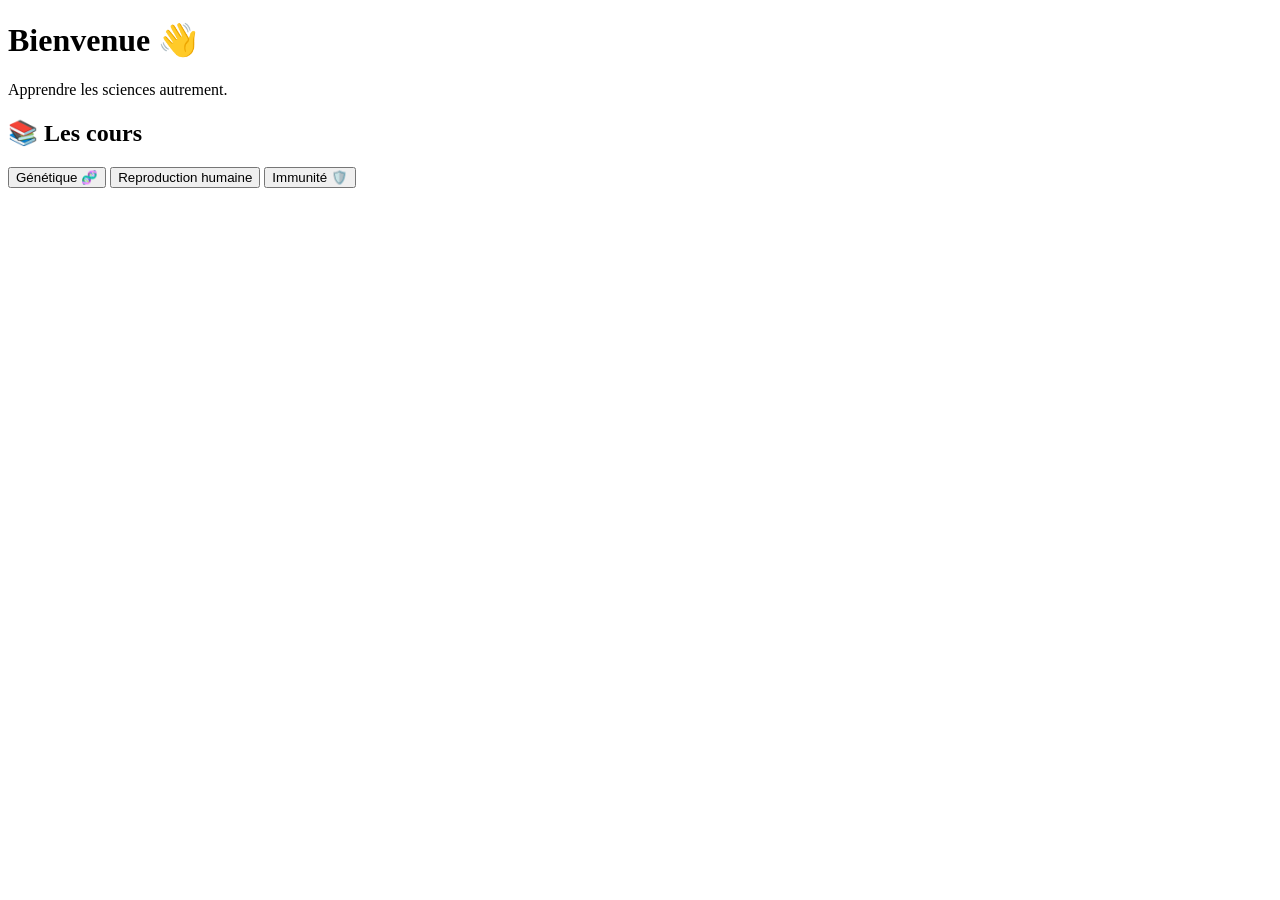
==== index.html @ 83c6724b "Add initial HTML structure for educational site" ====
<!DOCTYPE html>
<html lang="fr">
<head>
    <meta charset="UTF-8">
    <meta name="viewport" content="width=device-width, initial-scale=1.0">
    <title>Mon site éducatif</title>
</head>

<body>

    <h1>Bienvenue 👋</h1>
    <p>Apprendre les sciences autrement.</p>

    <h2>📚 Les cours</h2>

    <button>Génétique 🧬</button>
    <button>Reproduction humaine</button>
    <button>Immunité 🛡️</button>

</body>
</html>
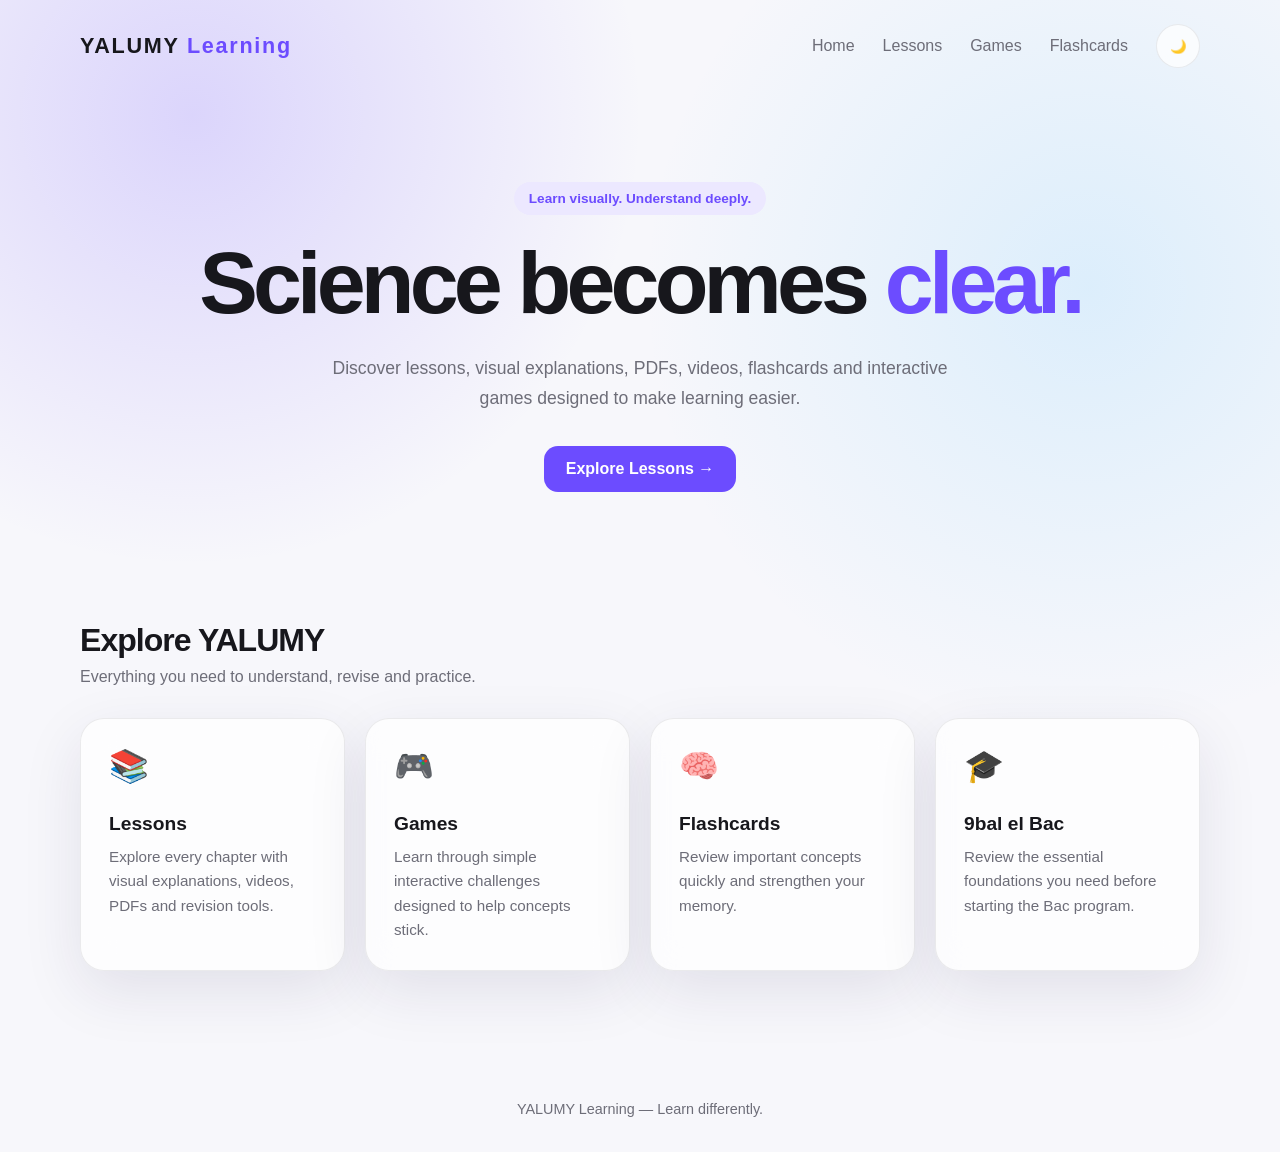
==== commit ae73025c: "Update index.html for language and content changes" ====
--- a/index.html
+++ b/index.html
@@ -1,21 +1,172 @@
 <!DOCTYPE html>
-<html lang="fr">
+<html lang="en">
 <head>
-    <meta charset="UTF-8">
-    <meta name="viewport" content="width=device-width, initial-scale=1.0">
-    <title>Mon site éducatif</title>
+  <meta charset="UTF-8">
+  <meta name="viewport" content="width=device-width, initial-scale=1.0">
+
+  <title>YALUMY Learning</title>
+
+  <link rel="stylesheet" href="style.css">
 </head>
 
 <body>
 
-    <h1>Bienvenue 👋</h1>
-    <p>Apprendre les sciences autrement.</p>
+  <div class="container">
 
-    <h2>📚 Les cours</h2>
+    <!-- NAVBAR -->
+    <nav class="navbar">
 
-    <button>Génétique 🧬</button>
-    <button>Reproduction humaine</button>
-    <button>Immunité 🛡️</button>
+      <div class="logo">
+        YALUMY <span>Learning</span>
+      </div>
+
+      <div class="nav-links">
+        <a href="index.html">Home</a>
+        <a href="lessons/index.html">Lessons</a>
+        <a href="games/index.html">Games</a>
+        <a href="flashcards/index.html">Flashcards</a>
+
+        <button class="theme-toggle" id="themeToggle">
+          🌙
+        </button>
+      </div>
+
+    </nav>
+
+
+    <!-- HERO -->
+    <section class="hero">
+
+      <div class="hero-badge">
+        Learn visually. Understand deeply.
+      </div>
+
+      <h1>
+        Science becomes
+        <span>clear.</span>
+      </h1>
+
+      <p>
+        Discover lessons, visual explanations, PDFs,
+        videos, flashcards and interactive games
+        designed to make learning easier.
+      </p>
+
+      <div style="margin-top: 32px;">
+        <a href="lessons/index.html" class="btn btn-primary">
+          Explore Lessons →
+        </a>
+      </div>
+
+    </section>
+
+
+    <!-- MAIN SECTIONS -->
+    <section class="section">
+
+      <div class="section-title">
+        <h2>Explore YALUMY</h2>
+
+        <p>
+          Everything you need to understand, revise and practice.
+        </p>
+      </div>
+
+
+      <div class="grid">
+
+        <a class="card" href="lessons/index.html">
+          <div class="card-icon">📚</div>
+
+          <h3>Lessons</h3>
+
+          <p>
+            Explore every chapter with visual explanations,
+            videos, PDFs and revision tools.
+          </p>
+        </a>
+
+
+        <a class="card" href="games/index.html">
+          <div class="card-icon">🎮</div>
+
+          <h3>Games</h3>
+
+          <p>
+            Learn through simple interactive challenges
+            designed to help concepts stick.
+          </p>
+        </a>
+
+
+        <a class="card" href="flashcards/index.html">
+          <div class="card-icon">🧠</div>
+
+          <h3>Flashcards</h3>
+
+          <p>
+            Review important concepts quickly
+            and strengthen your memory.
+          </p>
+        </a>
+
+
+        <a class="card" href="lessons/9bal-el-bac.html">
+          <div class="card-icon">🎓</div>
+
+          <h3>9bal el Bac</h3>
+
+          <p>
+            Review the essential foundations you need
+            before starting the Bac program.
+          </p>
+        </a>
+
+      </div>
+
+    </section>
+
+
+    <!-- FOOTER -->
+    <footer>
+      YALUMY Learning — Learn differently.
+    </footer>
+
+  </div>
+
+
+  <!-- DARK / LIGHT MODE -->
+  <script>
+
+    const themeToggle = document.getElementById("themeToggle");
+
+    const savedTheme = localStorage.getItem("yalumy-theme");
+
+    if (savedTheme === "dark") {
+      document.body.classList.add("dark");
+      themeToggle.textContent = "☀️";
+    }
+
+
+    themeToggle.addEventListener("click", () => {
+
+      document.body.classList.toggle("dark");
+
+      if (document.body.classList.contains("dark")) {
+
+        themeToggle.textContent = "☀️";
+        localStorage.setItem("yalumy-theme", "dark");
+
+      } else {
+
+        themeToggle.textContent = "🌙";
+        localStorage.setItem("yalumy-theme", "light");
+
+      }
+
+    });
+
+  </script>
 
 </body>
 </html>
--- a/style.css
+++ b/style.css
@@ -0,0 +1,319 @@
+:root {
+  --bg: #f7f7fb;
+  --surface: rgba(255, 255, 255, 0.72);
+  --surface-solid: #ffffff;
+  --text: #17171c;
+  --muted: #6d6d78;
+  --border: rgba(20, 20, 30, 0.08);
+
+  --primary: #6c4cff;
+  --primary-soft: #ece8ff;
+
+  --shadow: 0 20px 60px rgba(40, 30, 80, 0.10);
+
+  --gradient-1: rgba(108, 76, 255, 0.20);
+  --gradient-2: rgba(80, 190, 255, 0.16);
+}
+
+/* DARK MODE */
+body.dark {
+  --bg: #0b0b11;
+  --surface: rgba(23, 23, 32, 0.72);
+  --surface-solid: #171720;
+  --text: #f5f5f7;
+  --muted: #aaaab6;
+  --border: rgba(255, 255, 255, 0.09);
+
+  --primary: #9b87ff;
+  --primary-soft: rgba(155, 135, 255, 0.14);
+
+  --shadow: 0 20px 60px rgba(0, 0, 0, 0.35);
+
+  --gradient-1: rgba(115, 87, 255, 0.18);
+  --gradient-2: rgba(30, 150, 255, 0.12);
+}
+
+
+/* RESET */
+
+* {
+  box-sizing: border-box;
+  margin: 0;
+  padding: 0;
+}
+
+html {
+  scroll-behavior: smooth;
+}
+
+body {
+  font-family: Inter, Arial, sans-serif;
+  background:
+    radial-gradient(circle at 15% 10%, var(--gradient-1), transparent 30%),
+    radial-gradient(circle at 85% 25%, var(--gradient-2), transparent 32%),
+    var(--bg);
+
+  color: var(--text);
+
+  min-height: 100vh;
+
+  transition:
+    background 0.35s ease,
+    color 0.35s ease;
+}
+
+
+/* CONTAINER */
+
+.container {
+  width: min(1120px, 90%);
+  margin: auto;
+}
+
+
+/* NAVBAR */
+
+.navbar {
+  display: flex;
+  align-items: center;
+  justify-content: space-between;
+
+  padding: 24px 0;
+}
+
+.logo {
+  font-size: 1.35rem;
+  font-weight: 800;
+  letter-spacing: 0.08em;
+}
+
+.logo span {
+  color: var(--primary);
+}
+
+.nav-links {
+  display: flex;
+  align-items: center;
+  gap: 28px;
+}
+
+.nav-links a {
+  color: var(--muted);
+  text-decoration: none;
+  font-weight: 500;
+  transition: 0.2s;
+}
+
+.nav-links a:hover {
+  color: var(--text);
+}
+
+
+/* THEME BUTTON */
+
+.theme-toggle {
+  border: 1px solid var(--border);
+  background: var(--surface);
+  color: var(--text);
+
+  width: 44px;
+  height: 44px;
+
+  border-radius: 50%;
+
+  cursor: pointer;
+
+  backdrop-filter: blur(12px);
+
+  transition: 0.25s;
+}
+
+.theme-toggle:hover {
+  transform: translateY(-2px);
+}
+
+
+/* HERO */
+
+.hero {
+  padding: 90px 0 70px;
+  text-align: center;
+}
+
+.hero-badge {
+  display: inline-block;
+
+  background: var(--primary-soft);
+  color: var(--primary);
+
+  padding: 9px 15px;
+
+  border-radius: 999px;
+
+  font-size: 0.85rem;
+  font-weight: 700;
+
+  margin-bottom: 25px;
+}
+
+.hero h1 {
+  font-size: clamp(2.5rem, 7vw, 5.5rem);
+
+  line-height: 0.98;
+
+  letter-spacing: -0.055em;
+
+  max-width: 900px;
+  margin: auto;
+}
+
+.hero h1 span {
+  color: var(--primary);
+}
+
+.hero p {
+  color: var(--muted);
+
+  font-size: 1.1rem;
+  line-height: 1.7;
+
+  max-width: 620px;
+
+  margin: 28px auto 0;
+}
+
+
+/* BUTTONS */
+
+.btn {
+  display: inline-flex;
+  align-items: center;
+  justify-content: center;
+
+  padding: 14px 22px;
+
+  border-radius: 14px;
+
+  text-decoration: none;
+  font-weight: 700;
+
+  transition: 0.25s;
+}
+
+.btn-primary {
+  background: var(--primary);
+  color: white;
+}
+
+.btn-primary:hover {
+  transform: translateY(-3px);
+  box-shadow: 0 12px 30px rgba(108, 76, 255, 0.30);
+}
+
+
+/* SECTION */
+
+.section {
+  padding: 60px 0;
+}
+
+.section-title {
+  margin-bottom: 32px;
+}
+
+.section-title h2 {
+  font-size: 2rem;
+  letter-spacing: -0.03em;
+}
+
+.section-title p {
+  color: var(--muted);
+  margin-top: 9px;
+}
+
+
+/* CARDS */
+
+.grid {
+  display: grid;
+
+  grid-template-columns:
+    repeat(auto-fit, minmax(240px, 1fr));
+
+  gap: 20px;
+}
+
+.card {
+  position: relative;
+
+  padding: 28px;
+
+  border: 1px solid var(--border);
+
+  background: var(--surface);
+
+  backdrop-filter: blur(18px);
+
+  border-radius: 24px;
+
+  box-shadow: var(--shadow);
+
+  text-decoration: none;
+
+  color: var(--text);
+
+  transition: 0.25s;
+}
+
+.card:hover {
+  transform: translateY(-6px);
+  border-color: rgba(108, 76, 255, 0.30);
+}
+
+.card-icon {
+  font-size: 2rem;
+  margin-bottom: 28px;
+}
+
+.card h3 {
+  font-size: 1.2rem;
+  margin-bottom: 10px;
+}
+
+.card p {
+  color: var(--muted);
+  line-height: 1.6;
+  font-size: 0.95rem;
+}
+
+
+/* FOOTER */
+
+footer {
+  padding: 70px 0 35px;
+
+  text-align: center;
+
+  color: var(--muted);
+
+  font-size: 0.9rem;
+}
+
+
+/* MOBILE */
+
+@media (max-width: 700px) {
+
+  .nav-links a {
+    display: none;
+  }
+
+  .hero {
+    padding-top: 65px;
+  }
+
+  .hero h1 {
+    font-size: 3rem;
+  }
+
+}
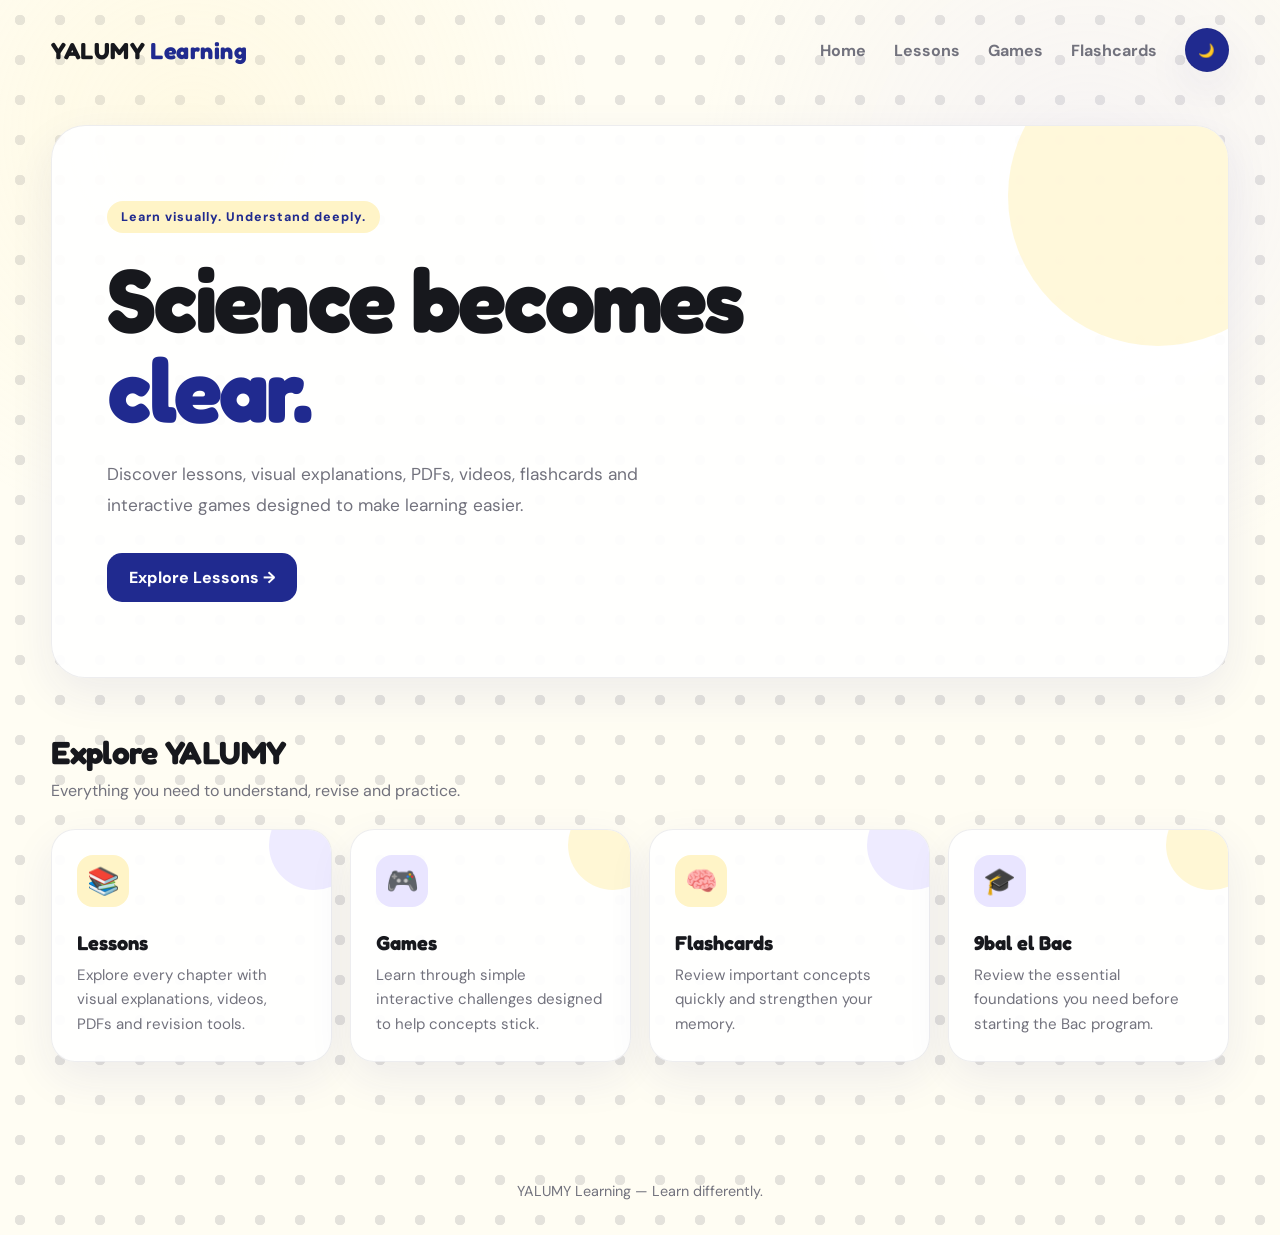
==== commit 4530a23d: "Update index.html" ====
--- a/index.html
+++ b/index.html
@@ -5,7 +5,8 @@
   <meta name="viewport" content="width=device-width, initial-scale=1.0">
 
   <title>YALUMY Learning</title>
-
+<link rel="icon" type="image/png" href="assets/images/favicon.png">
+  <link rel="apple-touch-icon" href="assets/images/favicon.png">
   <link rel="stylesheet" href="style.css">
 </head>
 
--- a/style.css
+++ b/style.css
@@ -1,40 +1,82 @@
+/* =========================
+   YALUMY VISUAL IDENTITY
+   ========================= */
+
+@import url('https://fonts.googleapis.com/css2?family=DM+Sans:wght@400;500;600;700;800&family=Fredoka:wght@500;600;700&display=swap');
+
+
 :root {
-  --bg: #f7f7fb;
-  --surface: rgba(255, 255, 255, 0.72);
+
+  /* Main colors */
+  --bg: #fffdf3;
+  --surface: rgba(255, 255, 255, 0.92);
   --surface-solid: #ffffff;
-  --text: #17171c;
-  --muted: #6d6d78;
-  --border: rgba(20, 20, 30, 0.08);
-
-  --primary: #6c4cff;
-  --primary-soft: #ece8ff;
-
-  --shadow: 0 20px 60px rgba(40, 30, 80, 0.10);
-
-  --gradient-1: rgba(108, 76, 255, 0.20);
-  --gradient-2: rgba(80, 190, 255, 0.16);
-}
-
-/* DARK MODE */
+
+  --text: #17181d;
+  --muted: #72727d;
+
+  --primary: #202a8f;
+  --primary-hover: #161e72;
+
+  --primary-soft: #ecebff;
+
+  --yellow: #fff4c7;
+  --lavender: #e9e5ff;
+
+  --border: rgba(28, 31, 55, 0.08);
+
+  --shadow:
+    0 16px 45px rgba(32, 42, 143, 0.08);
+
+  --dot-color:
+    rgba(90, 90, 100, 0.16);
+}
+
+
+/* =========================
+   DARK MODE
+   ========================= */
+
 body.dark {
-  --bg: #0b0b11;
-  --surface: rgba(23, 23, 32, 0.72);
-  --surface-solid: #171720;
-  --text: #f5f5f7;
-  --muted: #aaaab6;
-  --border: rgba(255, 255, 255, 0.09);
-
-  --primary: #9b87ff;
-  --primary-soft: rgba(155, 135, 255, 0.14);
-
-  --shadow: 0 20px 60px rgba(0, 0, 0, 0.35);
-
-  --gradient-1: rgba(115, 87, 255, 0.18);
-  --gradient-2: rgba(30, 150, 255, 0.12);
-}
-
-
-/* RESET */
+
+  --bg: #10121d;
+
+  --surface:
+    rgba(27, 29, 44, 0.93);
+
+  --surface-solid: #1a1c29;
+
+  --text: #f8f7f2;
+
+  --muted: #a9a9b5;
+
+  --primary: #7e87ff;
+
+  --primary-hover: #969dff;
+
+  --primary-soft:
+    rgba(126, 135, 255, 0.14);
+
+  --yellow:
+    rgba(255, 232, 130, 0.12);
+
+  --lavender:
+    rgba(174, 165, 255, 0.12);
+
+  --border:
+    rgba(255, 255, 255, 0.08);
+
+  --shadow:
+    0 18px 50px rgba(0,0,0,0.35);
+
+  --dot-color:
+    rgba(255,255,255,0.08);
+}
+
+
+/* =========================
+   RESET
+   ========================= */
 
 * {
   box-sizing: border-box;
@@ -42,278 +84,916 @@
   padding: 0;
 }
 
+
 html {
   scroll-behavior: smooth;
 }
 
+
 body {
-  font-family: Inter, Arial, sans-serif;
-  background:
-    radial-gradient(circle at 15% 10%, var(--gradient-1), transparent 30%),
-    radial-gradient(circle at 85% 25%, var(--gradient-2), transparent 32%),
-    var(--bg);
+
+  font-family:
+    "DM Sans",
+    sans-serif;
 
   color: var(--text);
 
   min-height: 100vh;
 
+  background-color: var(--bg);
+
+  background-image:
+    radial-gradient(
+      circle,
+      var(--dot-color) 5px,
+      transparent 5.5px
+    );
+
+  background-size:
+    40px 40px;
+
   transition:
-    background 0.35s ease,
-    color 0.35s ease;
-}
-
-
-/* CONTAINER */
+    background-color .35s ease,
+    color .35s ease;
+
+}
+
+
+/* subtle creamy glow */
+
+body::before {
+
+  content: "";
+
+  position: fixed;
+
+  inset: 0;
+
+  pointer-events: none;
+
+  background:
+
+    radial-gradient(
+      circle at 15% 15%,
+      rgba(255, 239, 175, 0.22),
+      transparent 30%
+    ),
+
+    radial-gradient(
+      circle at 85% 20%,
+      rgba(205, 200, 255, 0.18),
+      transparent 30%
+    );
+
+  z-index: -1;
+}
+
+
+/* =========================
+   CONTAINER
+   ========================= */
 
 .container {
-  width: min(1120px, 90%);
+
+  width:
+    min(1180px, 92%);
+
   margin: auto;
-}
-
-
-/* NAVBAR */
+
+}
+
+
+/* =========================
+   NAVBAR
+   ========================= */
 
 .navbar {
+
   display: flex;
+
   align-items: center;
-  justify-content: space-between;
-
-  padding: 24px 0;
-}
+
+  justify-content:
+    space-between;
+
+  padding:
+    28px 0;
+
+}
+
 
 .logo {
-  font-size: 1.35rem;
-  font-weight: 800;
-  letter-spacing: 0.08em;
-}
+
+  font-family:
+    "Fredoka",
+    sans-serif;
+
+  font-size:
+    1.45rem;
+
+  font-weight:
+    700;
+
+  letter-spacing:
+    0.02em;
+
+}
+
 
 .logo span {
   color: var(--primary);
 }
 
+
 .nav-links {
+
   display: flex;
+
   align-items: center;
+
   gap: 28px;
-}
+
+}
+
 
 .nav-links a {
-  color: var(--muted);
-  text-decoration: none;
-  font-weight: 500;
-  transition: 0.2s;
-}
+
+  color:
+    var(--muted);
+
+  text-decoration:
+    none;
+
+  font-weight:
+    700;
+
+  transition:
+    .2s;
+
+}
+
 
 .nav-links a:hover {
-  color: var(--text);
-}
-
-
-/* THEME BUTTON */
+
+  color:
+    var(--primary);
+
+}
+
+
+/* =========================
+   THEME BUTTON
+   ========================= */
 
 .theme-toggle {
-  border: 1px solid var(--border);
-  background: var(--surface);
-  color: var(--text);
-
-  width: 44px;
-  height: 44px;
-
-  border-radius: 50%;
-
-  cursor: pointer;
-
-  backdrop-filter: blur(12px);
-
-  transition: 0.25s;
-}
+
+  border:
+    1px solid var(--border);
+
+  background:
+    var(--primary);
+
+  color:
+    white;
+
+  width:
+    44px;
+
+  height:
+    44px;
+
+  border-radius:
+    50%;
+
+  cursor:
+    pointer;
+
+  box-shadow:
+    var(--shadow);
+
+  transition:
+    .25s;
+
+}
+
 
 .theme-toggle:hover {
-  transform: translateY(-2px);
-}
-
-
-/* HERO */
+
+  transform:
+    translateY(-2px)
+    rotate(5deg);
+
+}
+
+
+/* =========================
+   HERO
+   ========================= */
 
 .hero {
-  padding: 90px 0 70px;
-  text-align: center;
-}
+
+  position:
+    relative;
+
+  margin-top:
+    25px;
+
+  padding:
+    75px 55px;
+
+  text-align:
+    left;
+
+  background:
+    var(--surface);
+
+  border:
+    1px solid
+    var(--border);
+
+  border-radius:
+    34px;
+
+  box-shadow:
+    var(--shadow);
+
+  overflow:
+    hidden;
+
+}
+
+
+.hero::after {
+
+  content: "";
+
+  position:
+    absolute;
+
+  width:
+    300px;
+
+  height:
+    300px;
+
+  right:
+    -80px;
+
+  top:
+    -80px;
+
+  border-radius:
+    50%;
+
+  background:
+    var(--yellow);
+
+  opacity:
+    .65;
+
+  z-index:
+    0;
+
+}
+
+
+.hero > * {
+
+  position:
+    relative;
+
+  z-index:
+    1;
+
+}
+
 
 .hero-badge {
-  display: inline-block;
-
-  background: var(--primary-soft);
-  color: var(--primary);
-
-  padding: 9px 15px;
-
-  border-radius: 999px;
-
-  font-size: 0.85rem;
-  font-weight: 700;
-
-  margin-bottom: 25px;
-}
+
+  display:
+    inline-block;
+
+  padding:
+    8px 14px;
+
+  margin-bottom:
+    22px;
+
+  border-radius:
+    999px;
+
+  background:
+    var(--yellow);
+
+  color:
+    var(--primary);
+
+  font-size:
+    .78rem;
+
+  font-weight:
+    800;
+
+  letter-spacing:
+    .08em;
+
+}
+
 
 .hero h1 {
-  font-size: clamp(2.5rem, 7vw, 5.5rem);
-
-  line-height: 0.98;
-
-  letter-spacing: -0.055em;
-
-  max-width: 900px;
-  margin: auto;
-}
+
+  font-family:
+    "Fredoka",
+    sans-serif;
+
+  font-size:
+    clamp(
+      2.7rem,
+      7vw,
+      5.8rem
+    );
+
+  line-height:
+    1;
+
+  letter-spacing:
+    -0.035em;
+
+  max-width:
+    850px;
+
+}
+
 
 .hero h1 span {
-  color: var(--primary);
-}
+
+  color:
+    var(--primary);
+
+}
+
 
 .hero p {
-  color: var(--muted);
-
-  font-size: 1.1rem;
-  line-height: 1.7;
-
-  max-width: 620px;
-
-  margin: 28px auto 0;
-}
-
-
-/* BUTTONS */
+
+  max-width:
+    620px;
+
+  margin-top:
+    25px;
+
+  color:
+    var(--muted);
+
+  font-size:
+    1.08rem;
+
+  line-height:
+    1.8;
+
+}
+
+
+/* =========================
+   SECTIONS
+   ========================= */
+
+.section {
+
+  padding:
+    55px 0;
+
+}
+
+
+.section-title {
+
+  margin-bottom:
+    28px;
+
+}
+
+
+.section-title h2 {
+
+  font-family:
+    "Fredoka",
+    sans-serif;
+
+  font-size:
+    2rem;
+
+  letter-spacing:
+    -0.02em;
+
+}
+
+
+.section-title p {
+
+  margin-top:
+    8px;
+
+  color:
+    var(--muted);
+
+}
+
+
+/* =========================
+   GRID
+   ========================= */
+
+.grid {
+
+  display:
+    grid;
+
+  grid-template-columns:
+    repeat(
+      auto-fit,
+      minmax(230px, 1fr)
+    );
+
+  gap:
+    18px;
+
+}
+
+
+/* =========================
+   CARDS
+   ========================= */
+
+.card {
+
+  position:
+    relative;
+
+  display:
+    block;
+
+  padding:
+    25px;
+
+  min-height:
+    190px;
+
+  background:
+    var(--surface);
+
+  border:
+    1px solid
+    var(--border);
+
+  border-radius:
+    24px;
+
+  box-shadow:
+    var(--shadow);
+
+  text-decoration:
+    none;
+
+  color:
+    var(--text);
+
+  overflow:
+    hidden;
+
+  transition:
+    transform .25s ease,
+    box-shadow .25s ease;
+
+}
+
+
+.card::before {
+
+  content: "";
+
+  position:
+    absolute;
+
+  width:
+    90px;
+
+  height:
+    90px;
+
+  right:
+    -28px;
+
+  top:
+    -30px;
+
+  border-radius:
+    50%;
+
+  background:
+    var(--lavender);
+
+  opacity:
+    .75;
+
+}
+
+
+.card:nth-child(even)::before {
+
+  background:
+    var(--yellow);
+
+}
+
+
+.card:hover {
+
+  transform:
+    translateY(-7px);
+
+  box-shadow:
+    0 22px 55px
+    rgba(32,42,143,.13);
+
+}
+
+
+.card-icon {
+
+  position:
+    relative;
+
+  z-index:
+    1;
+
+  display:
+    flex;
+
+  align-items:
+    center;
+
+  justify-content:
+    center;
+
+  width:
+    52px;
+
+  height:
+    52px;
+
+  border-radius:
+    16px;
+
+  background:
+    var(--yellow);
+
+  font-size:
+    1.65rem;
+
+  margin-bottom:
+    24px;
+
+}
+
+
+.card:nth-child(even)
+.card-icon {
+
+  background:
+    var(--lavender);
+
+}
+
+
+.card h3 {
+
+  position:
+    relative;
+
+  z-index:
+    1;
+
+  font-family:
+    "Fredoka",
+    sans-serif;
+
+  font-size:
+    1.25rem;
+
+  margin-bottom:
+    8px;
+
+}
+
+
+.card p {
+
+  position:
+    relative;
+
+  z-index:
+    1;
+
+  color:
+    var(--muted);
+
+  line-height:
+    1.6;
+
+  font-size:
+    .94rem;
+
+}
+
+
+/* =========================
+   BUTTONS
+   ========================= */
 
 .btn {
-  display: inline-flex;
-  align-items: center;
-  justify-content: center;
-
-  padding: 14px 22px;
-
-  border-radius: 14px;
-
-  text-decoration: none;
-  font-weight: 700;
-
-  transition: 0.25s;
-}
+
+  display:
+    inline-flex;
+
+  align-items:
+    center;
+
+  justify-content:
+    center;
+
+  padding:
+    14px 22px;
+
+  border-radius:
+    15px;
+
+  font-weight:
+    800;
+
+  text-decoration:
+    none;
+
+  transition:
+    .25s;
+
+}
+
 
 .btn-primary {
-  background: var(--primary);
-  color: white;
-}
+
+  background:
+    var(--primary);
+
+  color:
+    white;
+
+}
+
 
 .btn-primary:hover {
-  transform: translateY(-3px);
-  box-shadow: 0 12px 30px rgba(108, 76, 255, 0.30);
-}
-
-
-/* SECTION */
-
-.section {
-  padding: 60px 0;
-}
-
-.section-title {
-  margin-bottom: 32px;
-}
-
-.section-title h2 {
-  font-size: 2rem;
-  letter-spacing: -0.03em;
-}
-
-.section-title p {
-  color: var(--muted);
-  margin-top: 9px;
-}
-
-
-/* CARDS */
-
-.grid {
-  display: grid;
-
-  grid-template-columns:
-    repeat(auto-fit, minmax(240px, 1fr));
-
-  gap: 20px;
-}
-
-.card {
-  position: relative;
-
-  padding: 28px;
-
-  border: 1px solid var(--border);
-
-  background: var(--surface);
-
-  backdrop-filter: blur(18px);
-
-  border-radius: 24px;
-
-  box-shadow: var(--shadow);
-
-  text-decoration: none;
-
-  color: var(--text);
-
-  transition: 0.25s;
-}
-
-.card:hover {
-  transform: translateY(-6px);
-  border-color: rgba(108, 76, 255, 0.30);
-}
-
-.card-icon {
-  font-size: 2rem;
-  margin-bottom: 28px;
-}
-
-.card h3 {
-  font-size: 1.2rem;
-  margin-bottom: 10px;
-}
-
-.card p {
-  color: var(--muted);
-  line-height: 1.6;
-  font-size: 0.95rem;
-}
-
-
-/* FOOTER */
+
+  transform:
+    translateY(-3px);
+
+  background:
+    var(--primary-hover);
+
+}
+
+
+/* =========================
+   PDF RESOURCE
+   ========================= */
+
+.resource-card {
+
+  display:
+    flex;
+
+  align-items:
+    center;
+
+  justify-content:
+    space-between;
+
+  gap:
+    20px;
+
+  padding:
+    22px 24px;
+
+  background:
+    var(--surface);
+
+  border:
+    1px solid
+    var(--border);
+
+  border-radius:
+    22px;
+
+  box-shadow:
+    var(--shadow);
+
+}
+
+
+.resource-info {
+
+  display:
+    flex;
+
+  align-items:
+    center;
+
+  gap:
+    16px;
+
+}
+
+
+.resource-icon {
+
+  width:
+    55px;
+
+  height:
+    55px;
+
+  display:
+    flex;
+
+  align-items:
+    center;
+
+  justify-content:
+    center;
+
+  border-radius:
+    16px;
+
+  background:
+    var(--lavender);
+
+  font-size:
+    1.6rem;
+
+}
+
+
+.resource-text h3 {
+
+  font-family:
+    "Fredoka",
+    sans-serif;
+
+}
+
+
+.resource-text p {
+
+  margin-top:
+    4px;
+
+  color:
+    var(--muted);
+
+}
+
+
+.resource-tag {
+
+  display:
+    inline-block;
+
+  margin-top:
+    8px;
+
+  padding:
+    5px 9px;
+
+  border-radius:
+    999px;
+
+  background:
+    var(--yellow);
+
+  color:
+    var(--primary);
+
+  font-size:
+    .72rem;
+
+  font-weight:
+    800;
+
+}
+
+
+.resource-open {
+
+  text-decoration:
+    none;
+
+  padding:
+    11px 16px;
+
+  border-radius:
+    13px;
+
+  background:
+    var(--primary);
+
+  color:
+    white;
+
+  font-weight:
+    800;
+
+}
+
+
+/* =========================
+   FOOTER
+   ========================= */
 
 footer {
-  padding: 70px 0 35px;
-
-  text-align: center;
-
-  color: var(--muted);
-
-  font-size: 0.9rem;
-}
-
-
-/* MOBILE */
+
+  padding:
+    65px 0 35px;
+
+  text-align:
+    center;
+
+  color:
+    var(--muted);
+
+  font-size:
+    .9rem;
+
+}
+
+
+/* =========================
+   MOBILE
+   ========================= */
 
 @media (max-width: 700px) {
 
+  body {
+
+    background-size:
+      32px 32px;
+
+  }
+
+
   .nav-links a {
-    display: none;
+
+    display:
+      none;
+
   }
 
+
   .hero {
-    padding-top: 65px;
+
+    padding:
+      50px 28px;
+
+    border-radius:
+      26px;
+
   }
 
+
   .hero h1 {
-    font-size: 3rem;
+
+    font-size:
+      3rem;
+
   }
 
-}
+
+  .resource-card {
+
+    flex-direction:
+      column;
+
+    align-items:
+      flex-start;
+
+  }
+
+
+  .resource-open {
+
+    width:
+      100%;
+
+    text-align:
+      center;
+
+  }
+
+}
